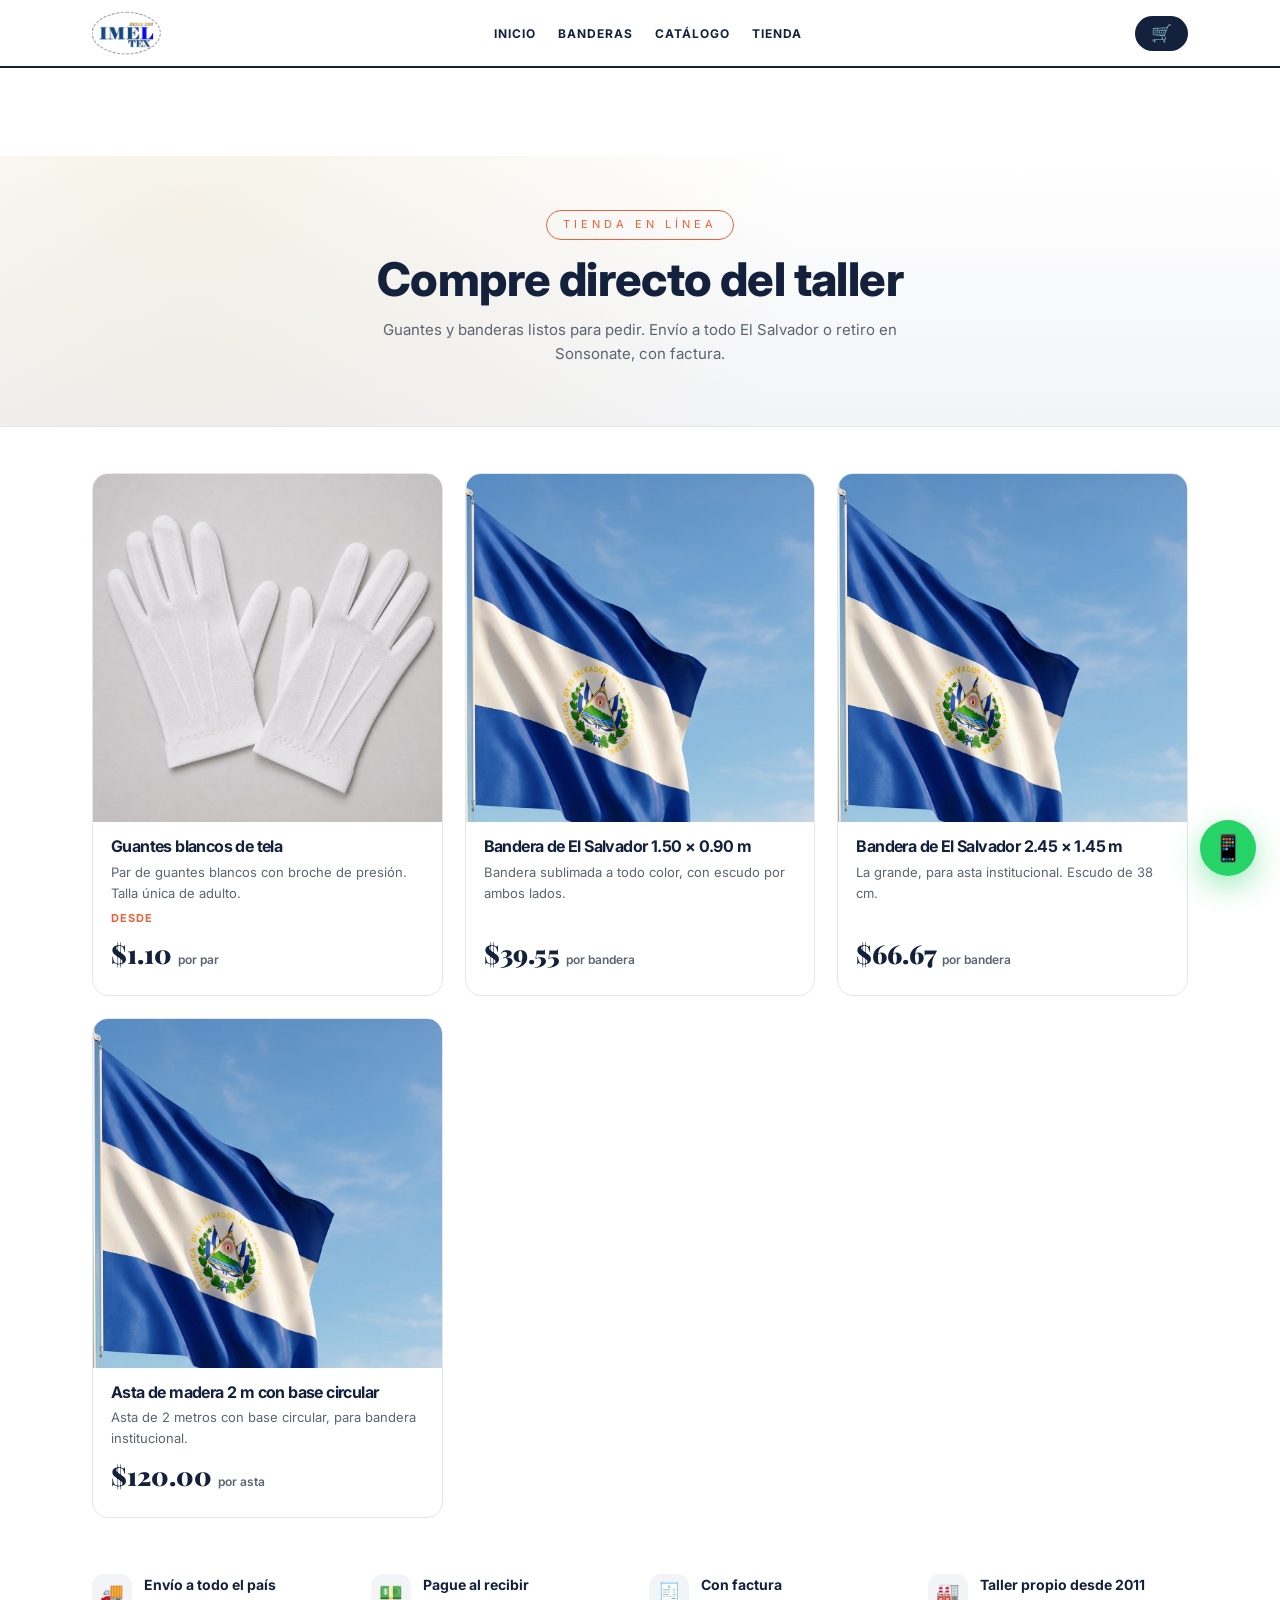
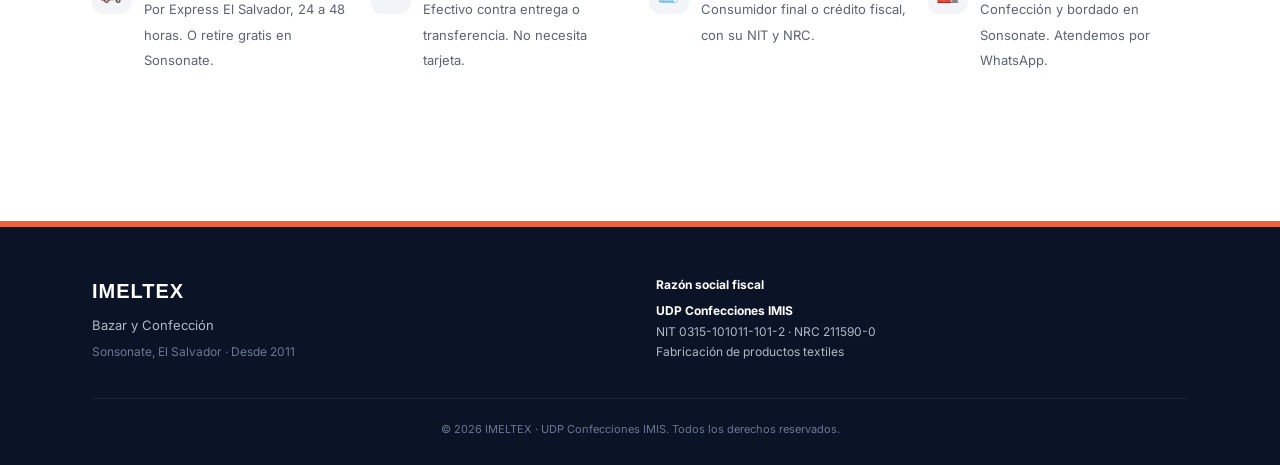
==== tienda/index.html @ bc2bdced "Tienda en linea en /tienda: carrito, escalones de precio y checkout Vitrina con guantes (escalera 12" ====
<!DOCTYPE html>
<html lang="es-SV">
<head>
  <meta charset="UTF-8" />
  <meta name="viewport" content="width=device-width, initial-scale=1, viewport-fit=cover" />
  <title>Tienda en línea — IMELTEX Sonsonate, El Salvador</title>
  <meta name="description" content="Compre en línea guantes blancos de tela y banderas de El Salvador. Envío a todo el país, pago contra entrega o transferencia. IMELTEX, Sonsonate." />
  <meta name="theme-color" content="#1B2845" />
  <meta property="og:title" content="Tienda IMELTEX — Guantes y banderas" />
  <meta property="og:description" content="Guantes blancos de tela desde $1.10 el par y banderas de El Salvador. Envío a todo el país." />
  <meta property="og:image" content="https://imeltex.com.sv/og-image.png" />
  <meta property="og:url" content="https://imeltex.com.sv/tienda/" />
  <link rel="canonical" href="https://imeltex.com.sv/tienda/" />
  <link rel="icon" href="../imeltex-icon-192.png" />
  <link rel="preconnect" href="https://fonts.googleapis.com" />
  <link rel="preconnect" href="https://fonts.gstatic.com" crossorigin />
  <link href="https://fonts.googleapis.com/css2?family=Playfair+Display:wght@700;900&family=Inter:wght@400;500;600;700;800&display=swap" rel="stylesheet" />
  <link rel="stylesheet" href="../styles.css?v=20260906" />
  <link rel="stylesheet" href="tienda.css?v=20260906" />
</head>
<body>

  <nav>
    <div class="container">
      <a href="../index.html" class="logo-link" aria-label="IMELTEX — inicio">
        <img src="../imeltex-logo.png" alt="IMELTEX" />
      </a>
      <ul>
        <li><a href="../index.html">Inicio</a></li>
        <li><a href="../banderas.html">Banderas</a></li>
        <li><a href="../catalogo.html">Catálogo</a></li>
        <li><a href="index.html" class="activo">Tienda</a></li>
      </ul>
      <button class="btn-carrito" id="btnCarrito" aria-label="Ver carrito">
        <span aria-hidden="true">🛒</span>
        <span class="badge" id="badgeCarrito" hidden>0</span>
      </button>
    </div>
  </nav>

  <!-- ══ VISTA: catálogo ══ -->
  <section id="vista-catalogo" class="vista">
    <div class="tienda-hero">
      <div class="container">
        <span class="label-tag">Tienda en línea</span>
        <h1>Compre directo del taller</h1>
        <p>Guantes y banderas listos para pedir. Envío a todo El Salvador o retiro en Sonsonate, con factura.</p>
      </div>
    </div>

    <div class="container">
      <div class="grid-productos" id="gridProductos"></div>

      <div class="confianza">
        <div class="conf-item">
          <div class="conf-ico" aria-hidden="true">🚚</div>
          <div>
            <strong>Envío a todo el país</strong>
            <span>Por Express El Salvador, 24 a 48 horas. O retire gratis en Sonsonate.</span>
          </div>
        </div>
        <div class="conf-item">
          <div class="conf-ico" aria-hidden="true">💵</div>
          <div>
            <strong>Pague al recibir</strong>
            <span>Efectivo contra entrega o transferencia. No necesita tarjeta.</span>
          </div>
        </div>
        <div class="conf-item">
          <div class="conf-ico" aria-hidden="true">🧾</div>
          <div>
            <strong>Con factura</strong>
            <span>Consumidor final o crédito fiscal, con su NIT y NRC.</span>
          </div>
        </div>
        <div class="conf-item">
          <div class="conf-ico" aria-hidden="true">🏭</div>
          <div>
            <strong>Taller propio desde 2011</strong>
            <span>Confección y bordado en Sonsonate. Atendemos por WhatsApp.</span>
          </div>
        </div>
      </div>
    </div>
  </section>

  <!-- ══ VISTA: producto ══ -->
  <section id="vista-producto" class="vista" hidden>
    <div class="container">
      <button class="volver" data-ir="catalogo">← Volver a la tienda</button>
      <div class="producto" id="detalleProducto"></div>
    </div>
  </section>

  <!-- ══ VISTA: checkout ══ -->
  <section id="vista-checkout" class="vista" hidden>
    <div class="container container-angosto">
      <button class="volver" data-ir="catalogo">← Seguir comprando</button>
      <h1 class="titulo-vista">Finalizar pedido</h1>
      <form id="formCheckout" novalidate>

        <div class="paso">
          <h2><span class="num">1</span> Su pedido</h2>
          <div id="resumenCheckout" class="resumen"></div>
        </div>

        <div class="paso">
          <h2><span class="num">2</span> ¿Cómo lo recibe?</h2>
          <div id="opcionesEnvio" class="opciones"></div>
          <div id="camposDireccion" hidden>
            <label class="campo">
              <span>Departamento y municipio <b>*</b></span>
              <input type="text" name="municipio" placeholder="Ej. Sonsonate, Sonsonate" autocomplete="address-level2" />
            </label>
            <label class="campo">
              <span>Dirección exacta <b>*</b></span>
              <textarea name="direccion" rows="2" placeholder="Colonia, calle, número de casa y punto de referencia" autocomplete="street-address"></textarea>
            </label>
          </div>
        </div>

        <div class="paso">
          <h2><span class="num">3</span> Sus datos</h2>
          <label class="campo">
            <span>Nombre completo <b>*</b></span>
            <input type="text" name="nombre" autocomplete="name" />
          </label>
          <label class="campo">
            <span>Teléfono de WhatsApp <b>*</b></span>
            <input type="tel" name="telefono" inputmode="tel" placeholder="7777-7777" autocomplete="tel" />
          </label>
          <label class="campo">
            <span>Correo electrónico</span>
            <input type="email" name="correo" placeholder="Para enviarle la factura" autocomplete="email" />
          </label>
        </div>

        <div class="paso">
          <h2><span class="num">4</span> Factura</h2>
          <div class="opciones opciones-fila">
            <label class="opcion">
              <input type="radio" name="documento" value="Consumidor final" checked />
              <div><strong>Consumidor final</strong><span>Para compras personales.</span></div>
            </label>
            <label class="opcion">
              <input type="radio" name="documento" value="Crédito fiscal" />
              <div><strong>Crédito fiscal</strong><span>Para empresas con NRC.</span></div>
            </label>
          </div>
          <div id="camposFiscales" hidden>
            <label class="campo">
              <span>Razón social <b>*</b></span>
              <input type="text" name="razonSocial" />
            </label>
            <div class="campo-doble">
              <label class="campo">
                <span>NIT <b>*</b></span>
                <input type="text" name="nit" inputmode="numeric" placeholder="0000-000000-000-0" />
              </label>
              <label class="campo">
                <span>NRC <b>*</b></span>
                <input type="text" name="nrc" inputmode="numeric" placeholder="000000-0" />
              </label>
            </div>
            <label class="campo">
              <span>Dirección fiscal <b>*</b></span>
              <input type="text" name="dirFiscal" />
            </label>
            <label class="campo">
              <span>Giro o actividad</span>
              <input type="text" name="giro" placeholder="Ej. venta de artículos de papelería" />
            </label>
          </div>
        </div>

        <div class="paso">
          <h2><span class="num">5</span> ¿Cómo paga?</h2>
          <div id="opcionesPago" class="opciones"></div>
        </div>

        <div class="paso">
          <h2><span class="num">6</span> Total</h2>
          <div id="totalCheckout" class="total-box"></div>
          <label class="campo">
            <span>Nota para el taller (opcional)</span>
            <textarea name="notas" rows="2" placeholder="Fecha en que lo necesita, indicaciones de entrega…"></textarea>
          </label>
          <p class="errores" id="erroresCheckout" hidden></p>
          <button type="submit" class="btn-principal" id="btnEnviarPedido">Enviar pedido</button>
          <p class="letra-chica">
            Al enviar, el pedido entra al taller y le escribimos por WhatsApp para confirmarlo.
            Todavía no se le cobra nada.
          </p>
        </div>
      </form>
    </div>
  </section>

  <!-- ══ VISTA: confirmación ══ -->
  <section id="vista-listo" class="vista" hidden>
    <div class="container container-angosto">
      <div class="confirmacion" id="confirmacion"></div>
    </div>
  </section>

  <!-- ══ Carrito (panel lateral) ══ -->
  <div class="carrito-fondo" id="carritoFondo" hidden></div>
  <aside class="carrito" id="carrito" hidden aria-label="Carrito de compras">
    <div class="carrito-top">
      <h2>Su pedido</h2>
      <button class="cerrar" id="cerrarCarrito" aria-label="Cerrar">✕</button>
    </div>
    <div class="carrito-items" id="carritoItems"></div>
    <div class="carrito-pie" id="carritoPie"></div>
  </aside>

  <footer>
    <div class="container">
      <div class="footer-grid">
        <div>
          <div class="marca-fiscal">IMELTEX</div>
          <div style="color: #b0b9c8; font-size: 13px; margin-bottom: 6px;">Bazar y Confección</div>
          <div style="font-size: 12px; color: #6b7794;">Sonsonate, El Salvador · Desde 2011</div>
        </div>
        <div class="fiscal">
          <div style="color: #fff; font-weight: 700; margin-bottom: 6px;">Razón social fiscal</div>
          <div><strong>UDP Confecciones IMIS</strong></div>
          <div>NIT 0315-101011-101-2 · NRC 211590-0</div>
          <div>Fabricación de productos textiles</div>
        </div>
      </div>
      <div class="copy">
        © <span id="anio"></span> IMELTEX · UDP Confecciones IMIS. Todos los derechos reservados.
      </div>
    </div>
  </footer>

  <a class="wa-float" href="https://wa.me/50360158047?text=Hola%20IMELTEX%2C%20tengo%20una%20consulta%20de%20la%20tienda" target="_blank" rel="noopener" title="Escríbanos por WhatsApp" aria-label="WhatsApp">
    <span aria-hidden="true">📱</span>
  </a>

  <script type="module" src="tienda.js?v=20260906"></script>
  <script>document.getElementById('anio').textContent = new Date().getFullYear();</script>
</body>
</html>
---- styles.css ----
/* IMELTEX — hoja de estilos v2 (sep-2026): misma marca navy + dorado, tipografía Sora/Inter,
   fotos reales en portada, tarjetas y galería. Los componentes de catálogo, cuellos y páginas
   de servicio (más abajo) se conservan y heredan los tokens nuevos. */
* { box-sizing: border-box; margin: 0; padding: 0; }
:root {
  --navy: #14213D;
  --navy-dark: #0B1326;
  --navy-2: #1C2D52;
  --gold: #E8623A;
  --gold-light: #F28C69;
  --gold-suave: #FDEBE4;
  --cream: #FFFFFF;
  --cream-dark: #F3F4F7;
  --texto: #111827;
  --gris: #5B6470;
  --gris-claro: #9AA1AE;
  --linea: #E3E6EC;
  --verde-wa: #25D366;
}
html { scroll-behavior: smooth; -webkit-tap-highlight-color: transparent; }
body {
  font-family: 'Inter', -apple-system, system-ui, sans-serif;
  color: var(--texto); background: var(--cream);
  line-height: 1.6; font-size: 16px; overflow-x: hidden;
}
h1, h2, h3 { font-family: 'Sora', 'Inter', system-ui, sans-serif; line-height: 1.12; color: var(--navy); letter-spacing: -0.6px; }
h1, h2 { font-weight: 800; }
h2 { font-size: clamp(1.7rem, 4.2vw, 2.5rem); margin-bottom: 0.4em; text-wrap: balance; }
h3 { font-weight: 700; }
a { color: inherit; text-decoration: none; }
img { max-width: 100%; height: auto; display: block; }
.container { max-width: 1140px; margin: 0 auto; padding: 0 22px; }

/* El foco debe ser inequívoco tanto sobre fondos claros como sobre los de marca. */
:where(a, button, summary, input, select, textarea):focus-visible {
  outline: 3px solid var(--gold);
  outline-offset: 3px;
  box-shadow: 0 0 0 5px #fff;
}

/* ── Nav ── */
nav {
  position: sticky; top: 0; z-index: 100;
  background: rgba(255,255,255,0.96); backdrop-filter: blur(12px);
  border-bottom: 2px solid var(--navy);
}
nav .container { display: flex; align-items: center; justify-content: space-between; height: 66px; gap: 16px; }
nav .logo-link { display: flex; align-items: center; gap: 10px; flex-shrink: 0; }
nav .logo-link img { height: 46px; width: auto; }
nav .logo-link .marca { font-family: 'Sora', sans-serif; font-weight: 800; font-size: 18px; color: var(--navy); letter-spacing: 1px; }
nav ul { display: flex; gap: 22px; list-style: none; min-width: 0; }
nav ul a { font-size: 12px; font-weight: 700; color: var(--navy); letter-spacing: 1px; text-transform: uppercase; padding: 6px 0; border-bottom: 2px solid transparent; transition: border-color .2s, color .2s; white-space: nowrap; }
nav ul a:hover { border-color: var(--gold); color: var(--navy-2); }
@media (max-width: 760px) {
  .container { padding: 0 18px; }
  nav .container { height: 58px; gap: 10px; }
  nav .logo-link img { height: 38px; }
  nav ul { flex: 1; gap: 14px; overflow-x: auto; scrollbar-width: none; -webkit-overflow-scrolling: touch; padding-right: 12px; }
  nav ul::-webkit-scrollbar { display: none; }
  nav ul a { font-size: 11px; }
}

/* ── Hero (portada) ── */
.hero { background: var(--cream); padding: 56px 0 44px; position: relative; overflow: hidden; }
.hero .container { display: grid; grid-template-columns: minmax(0,1.05fr) minmax(0,1fr); gap: 44px; align-items: center; text-align: left; }
.hero-texto, .hero-visual { min-width: 0; }
.hero .logo-hero { display: none; }
.hero .desde {
  display: inline-block; font-size: 11px; font-weight: 800; letter-spacing: 2.5px; text-transform: uppercase;
  color: var(--navy); background: var(--gold); padding: 7px 14px; margin-bottom: 22px;
}
.hero h1 { font-size: clamp(2.1rem, 5vw, 3.6rem); margin-bottom: 20px; color: var(--navy); text-wrap: balance; }
.hero h1 strong { color: var(--gold); font-weight: 800; white-space: nowrap; }
.hero .subtitulo { font-size: clamp(1rem, 1.6vw, 1.15rem); color: var(--gris); max-width: 520px; margin: 0 0 30px; line-height: 1.65; }
.hero .cta-row { display: flex; gap: 12px; flex-wrap: wrap; justify-content: flex-start; }
.hero-visual { position: relative; }
.hero-visual img, .hero-visual video { width: 100%; height: auto; aspect-ratio: 16/9; object-fit: cover; border: 3px solid var(--navy); position: relative; z-index: 1; background: var(--cream-dark); display: block; }
.hero-visual::before { content: ''; position: absolute; inset: 18px -18px -18px 18px; background: var(--gold); z-index: 0; }
.hero-visual .sello {
  position: absolute; z-index: 2; right: -6px; top: -14px; width: 96px; height: 96px; border-radius: 50%;
  background: var(--navy); color: #fff; border: 3px solid var(--gold); display: flex; align-items: center; justify-content: center;
  text-align: center; font-size: 10px; font-weight: 800; letter-spacing: 1px; text-transform: uppercase; line-height: 1.25; padding: 8px;
}
.hero-visual .pie-foto { position: absolute; z-index: 2; left: 14px; bottom: 14px; background: rgba(15,26,48,0.85); color: #fff; font-size: 11px; font-weight: 700; letter-spacing: 1px; text-transform: uppercase; padding: 6px 10px; }
@media (max-width: 860px) {
  .hero { padding: 34px 0 30px; }
  .hero .container { grid-template-columns: minmax(0,1fr); gap: 30px; }
  .hero h1 { font-size: clamp(1.9rem, 8vw, 2.5rem); }
  .hero-visual { margin: 0 18px 18px 0; }
  .hero-visual::before { inset: 14px -14px -14px 14px; }
  .hero-visual .sello { width: 80px; height: 80px; font-size: 9px; right: -4px; }
}
@media (max-width: 600px) {
  .hero .subtitulo { max-width: 36ch; margin-bottom: 24px; }
  .hero .cta-row { display: grid; grid-template-columns: minmax(0, 1fr); width: 100%; }
  .hero .cta-row .btn { justify-content: center; min-height: 48px; }
  .hero-visual img, .hero-visual video { aspect-ratio: 4 / 3; object-position: center 42%; }
}

/* ── Botones ── */
.btn {
  display: inline-flex; align-items: center; gap: 10px; padding: 15px 26px;
  font-weight: 800; font-size: 13px; letter-spacing: 1px; text-transform: uppercase; font-family: inherit;
  border: 2px solid transparent; border-radius: 3px; transition: transform .15s, background .2s, color .2s, border-color .2s; cursor: pointer;
}
.btn:hover { transform: translateY(-2px); }
.btn-wa { background: var(--verde-wa); color: #fff; }
.btn-wa:hover { background: #1fbf5b; }
.btn-gold { background: var(--gold); color: var(--navy); }
.btn-gold:hover { background: var(--gold-light); }
.btn-navy { background: var(--navy); color: #fff; }
.btn-navy:hover { background: var(--navy-2); }
.btn-ghost { background: transparent; color: var(--navy); border-color: var(--navy); }
.btn-ghost:hover { background: var(--navy); color: #fff; }
.btn:focus-visible { transform: translateY(-2px); }

/* ── Cinta / marquee ── */
.cinta { background: var(--navy); color: #fff; overflow: hidden; padding: 12px 0; border-top: 3px solid var(--gold); border-bottom: 3px solid var(--gold); }
.cinta .pista { display: flex; width: max-content; animation: cinta 40s linear infinite; }
.cinta span { font-family: 'Sora', sans-serif; font-weight: 800; font-size: 13px; letter-spacing: 3px; text-transform: uppercase; padding: 0 22px; white-space: nowrap; }
.cinta span::after { content: '◆'; color: var(--gold); margin-left: 44px; font-size: 9px; vertical-align: middle; }
@keyframes cinta { from { transform: translateX(0); } to { transform: translateX(-50%); } }
@media (prefers-reduced-motion: reduce) { .cinta .pista { animation: none; } }
@media (max-width: 600px) {
  .cinta { padding: 10px 0; }
  .cinta span { font-size: 11px; letter-spacing: 2px; padding: 0 16px; }
  .cinta span::after { margin-left: 32px; }
}

/* ── Secciones ── */
section { padding: clamp(4rem, 7vw, 5.5rem) 0; }
@media (max-width: 760px) { section { padding: 60px 0; } }
section.dark { background: var(--navy); color: #fff; }
section.dark h2, section.dark h3 { color: #fff; }
section.cream-dark { background: var(--cream-dark); }
.seccion-titulo { text-align: left; margin-bottom: clamp(28px, 4vw, 44px); max-width: 680px; }
.seccion-titulo.centro { text-align: center; margin-left: auto; margin-right: auto; }
.seccion-titulo .label {
  display: inline-flex; align-items: center; gap: 10px;
  font-size: 11px; font-weight: 800; letter-spacing: 2.5px; text-transform: uppercase; color: var(--gold); margin-bottom: 14px;
}
.seccion-titulo .label::before { content: ''; width: 28px; height: 4px; background: var(--gold); }
.seccion-titulo.centro .label::before { display: none; }
.seccion-titulo .sub { font-size: 16px; color: var(--gris); line-height: 1.6; margin: 6px 0 0; max-width: 52ch; }
section.dark .seccion-titulo .sub { color: #C3CBDA; }
section.dark .seccion-titulo .label { color: var(--gold-light); }

/* ── Servicios (tarjetas con foto) ── */
.servicios-grid { display: grid; grid-template-columns: repeat(3, minmax(0,1fr)); gap: 18px; }
@media (max-width: 900px) { .servicios-grid { grid-template-columns: repeat(2, minmax(0,1fr)); } }
@media (max-width: 600px) { .servicios-grid { grid-template-columns: minmax(0,1fr); } }
.servicio {
  position: relative; background: #fff; border: 2px solid var(--linea); border-radius: 4px; overflow: hidden;
  padding: 26px 24px 24px; transition: transform .2s, border-color .2s, box-shadow .2s; display: flex; flex-direction: column; min-height: 100%;
}
.servicio::before { content: ''; position: absolute; left: 0; top: 0; right: 0; height: 6px; background: var(--gold); transform: scaleX(0); transform-origin: left; transition: transform .25s; z-index: 2; }
.servicio:hover { transform: translateY(-4px); border-color: var(--navy); box-shadow: 8px 8px 0 var(--gold); }
.servicio:hover::before { transform: scaleX(1); }
.servicio-link:focus-visible { transform: translateY(-4px); border-color: var(--navy); box-shadow: 8px 8px 0 var(--gold); }
.servicio-link:focus-visible::before { transform: scaleX(1); }
.servicio .foto { margin: -26px -24px 20px; aspect-ratio: 16/10; overflow: hidden; background: var(--cream-dark); border-bottom: 2px solid var(--linea); }
.servicio .foto img { width: 100%; height: 100%; object-fit: cover; transition: transform .4s; }
.servicio:hover .foto img { transform: scale(1.04); }
.servicio .icon { width: 50px; height: 50px; display: flex; align-items: center; justify-content: center; font-size: 24px; background: var(--gold-suave); border-radius: 4px; margin-bottom: 16px; }
.servicio .foto + .icon { margin-top: -45px; position: relative; z-index: 1; border: 3px solid #fff; background: var(--gold); }
.servicio .foto-licitaciones {
  display: grid; place-items: center; position: relative; overflow: hidden;
  background: var(--navy); border-bottom-color: var(--navy);
}
.servicio .foto-licitaciones::before {
  content: ''; position: absolute; width: 64%; aspect-ratio: 3 / 4; border: 2px solid rgba(255,255,255,.72);
  box-shadow: 10px 10px 0 rgba(232,98,58,.95); transform: rotate(-4deg);
}
.servicio .foto-licitaciones span {
  position: relative; z-index: 1; color: #fff; font-family: 'Sora', sans-serif; font-size: 1rem; font-weight: 800;
  letter-spacing: .16em; padding: 7px 10px; border: 2px solid var(--gold); background: var(--navy);
}
.servicio h3 { font-size: 19px; margin-bottom: 8px; }
.servicio p { font-size: 14px; color: var(--gris); margin-bottom: 12px; line-height: 1.55; }
.servicio ul { list-style: none; }
.servicio ul li { font-size: 14px; color: var(--texto); padding: 5px 0 5px 20px; position: relative; line-height: 1.4; }
.servicio ul li::before { content: ''; position: absolute; left: 0; top: 13px; width: 10px; height: 3px; background: var(--gold); }
.servicio-link { display: flex; cursor: pointer; }
.servicio-link .ver-mas { margin-top: auto; padding-top: 16px; font-size: 12px; font-weight: 800; letter-spacing: 1.5px; text-transform: uppercase; color: var(--navy); }
.servicio-link:hover .ver-mas { color: var(--gold); }

/* ── Bloques con imagen ── */
.bloque { display: grid; grid-template-columns: minmax(0,1fr) minmax(0,1fr); gap: 48px; align-items: center; }
.bloque > * { min-width: 0; }
.bloque.invertido .bloque-img { order: 2; }
.bloque-img { position: relative; max-width: 520px; }
.bloque-img img { width: 100%; aspect-ratio: 4/3; object-fit: cover; border: 3px solid var(--navy); position: relative; z-index: 1; background: #fff; }
.bloque-img::after { content: ''; position: absolute; inset: 16px -16px -16px 16px; border: 3px solid var(--gold); z-index: 0; }
.bloque .seccion-titulo { margin-bottom: 26px; }
.lista-check { list-style: none; display: grid; gap: 10px; margin-bottom: 26px; }
.lista-check li { position: relative; padding-left: 30px; font-size: 15px; line-height: 1.5; }
.lista-check li::before { content: '✓'; position: absolute; left: 0; top: 2px; width: 20px; height: 20px; background: var(--navy); color: var(--gold); font-size: 12px; font-weight: 800; display: flex; align-items: center; justify-content: center; }
.lista-check li strong { font-weight: 800; color: var(--navy); }
@media (max-width: 860px) {
  .bloque { grid-template-columns: minmax(0,1fr); gap: 34px; }
  .bloque.invertido .bloque-img { order: 0; }
  .bloque-img { margin: 0 16px 16px 0; }
}

/* ── Stats / Trayectoria ── */
.stats-row { display: grid; grid-template-columns: repeat(4, minmax(0,1fr)); gap: 20px; margin-top: 8px; }
@media (max-width: 760px) { .stats-row { grid-template-columns: repeat(2, minmax(0,1fr)); gap: 16px; } }
.stat { text-align: left; padding: 22px 20px; border-left: 4px solid var(--gold); background: var(--navy-2); }
.stat .num { font-family: 'Sora', sans-serif; font-size: clamp(2rem, 4.5vw, 3rem); font-weight: 800; color: var(--gold); line-height: 1; margin-bottom: 10px; }
.stat .label { font-size: 12px; letter-spacing: 1px; text-transform: uppercase; color: #C3CBDA; line-height: 1.4; font-weight: 600; }

/* ── Galería ── */
.galeria-grid { display: grid; grid-template-columns: repeat(auto-fill, minmax(180px, 1fr)); gap: 12px; }
.galeria-item {
  aspect-ratio: 1; background: #fff; border: 2px solid var(--linea); border-radius: 3px;
  display: flex; align-items: center; justify-content: center; font-size: 36px; color: var(--navy); overflow: hidden; position: relative;
  transition: transform .2s, border-color .2s;
}
img.galeria-item { object-fit: cover; }
.galeria-item:hover { transform: scale(1.02); border-color: var(--gold); }
.galeria-item.ancha { grid-column: span 2; aspect-ratio: 2/1; }
@media (max-width: 560px) { .galeria-item.ancha { grid-column: span 1; aspect-ratio: 1; } }
.galeria-pie { grid-column: 1 / -1; text-align: center; font-size: 13px; color: var(--gris-claro); padding: 10px; }
.galeria-placeholder-msg { grid-column: 1 / -1; text-align: center; padding: 14px; color: var(--gris-claro); font-size: 13px; font-style: italic; }

/* ── Mapa ── */
.mapa-wrap { border: 3px solid var(--navy); border-radius: 3px; overflow: hidden; }
.mapa-wrap iframe { display: block; width: 100%; height: 340px; border: 0; }

/* ── Contacto ── */
.contacto-grid { display: grid; grid-template-columns: minmax(0,1fr) minmax(0,1.2fr); gap: 24px; align-items: stretch; }
@media (max-width: 800px) { .contacto-grid { grid-template-columns: minmax(0,1fr); } }
.contacto-destacado { background: var(--navy); color: #fff; padding: 40px 30px; text-align: center; display: flex; flex-direction: column; justify-content: center; border-radius: 4px; }
.contacto-destacado .t { font-family: 'Sora', sans-serif; font-weight: 800; font-size: 26px; line-height: 1.1; margin-bottom: 10px; }
.contacto-destacado .s { font-size: 14px; color: #C3CBDA; margin-bottom: 24px; }
.contacto-destacado .btn-wa { align-self: center; }
.contacto-info { display: grid; gap: 14px; align-content: start; }
.contacto-card { display: block; background: #fff; border: 2px solid var(--linea); border-radius: 4px; padding: 20px 22px; transition: border-color .2s, transform .15s; }
.contacto-card:hover { border-color: var(--navy); transform: translateX(4px); }
.contacto-card .titulo { font-size: 11px; font-weight: 800; letter-spacing: 2px; text-transform: uppercase; color: var(--gold); margin-bottom: 4px; }
.contacto-card .valor { font-size: 20px; font-weight: 800; color: var(--navy); letter-spacing: -0.3px; word-break: break-word; }
.contacto-card .extra { font-size: 13px; color: var(--gris); margin-top: 4px; }
.contacto-card a { display: block; color: inherit; }
.contacto-card a:hover .valor { color: var(--gold); }
.contacto-cta {
  background: var(--navy); color: #fff; padding: 14px 22px; border-radius: 3px;
  display: inline-flex; align-items: center; gap: 8px; font-weight: 800; font-size: 13px; letter-spacing: 1px;
  transition: background .2s, transform .15s; margin-top: 12px; text-transform: uppercase;
}
.contacto-cta:hover { background: var(--gold); color: var(--navy); transform: translateY(-2px); }

/* ── Footer ── */
footer { background: var(--navy-dark); color: #B0B9C8; padding: 48px 0 26px; font-size: 13px; border-top: 6px solid var(--gold); }
footer .footer-grid { display: grid; grid-template-columns: 1fr 1fr; gap: 32px; align-items: start; }
@media (max-width: 700px) { footer .footer-grid { grid-template-columns: 1fr; text-align: center; } }
footer .logo-footer { width: 240px; height: auto; margin-bottom: 10px; }
@media (max-width: 700px) { footer .logo-footer { margin: 0 auto 10px; } }
footer .marca-fiscal { color: #fff; font-family: 'Sora', sans-serif; font-weight: 800; font-size: 20px; letter-spacing: 1px; margin-bottom: 8px; }
footer .fiscal { font-size: 12px; line-height: 1.7; }
footer .fiscal strong { color: #fff; }
footer .copy { margin-top: 36px; padding-top: 22px; border-top: 1px solid rgba(255,255,255,0.08); font-size: 11px; color: #6B7794; text-align: center; }

/* ── Float WA Button ── */
.wa-float {
  position: fixed; bottom: 24px; right: 24px; z-index: 200;
  width: 56px; height: 56px; border-radius: 50%;
  background: var(--verde-wa); color: #fff;
  display: flex; align-items: center; justify-content: center;
  font-size: 26px; box-shadow: 0 10px 30px rgba(37,211,102,0.45);
  transition: transform .2s;
}
.wa-float:hover { transform: scale(1.1); }

/* ── Servicio-page (bordados, cuellos) ── */
.servicio-hero {
  background: var(--navy); color: #fff; padding: 70px 0 60px; text-align: center;
  position: relative; overflow: hidden;
}
.servicio-hero::after {
  content: ''; position: absolute; bottom: -1px; left: 0; right: 0;
  height: 50px; background: var(--cream);
  clip-path: polygon(0 100%, 100% 100%, 100% 100%, 0 100%);
}
.servicio-hero .container { position: relative; z-index: 1; }
.servicio-hero .crumb { font-size: 11px; color: var(--gold); letter-spacing: 3px; text-transform: uppercase; margin-bottom: 10px; }
.servicio-hero h1 { color: #fff; font-weight: 800; font-size: clamp(2rem, 5vw, 3rem); margin-bottom: 14px; }
.servicio-hero p { color: #c8d0e0; max-width: 700px; margin: 0 auto; font-size: 1.05rem; }

.dos-cols {
  display: grid; grid-template-columns: 1fr 1fr; gap: 40px; align-items: center;
}
@media (max-width: 800px) { .dos-cols { grid-template-columns: 1fr; gap: 28px; } }
.dos-cols h2 { text-align: left; margin-bottom: 14px; }
.dos-cols p { color: var(--gris); margin-bottom: 14px; }
.dos-cols ul { list-style: none; padding: 0; }
.dos-cols ul li {
  padding: 10px 0 10px 28px; border-bottom: 1px solid var(--linea);
  position: relative; font-size: 14px;
}
.dos-cols ul li::before {
  content: '✓'; position: absolute; left: 0; top: 11px;
  color: var(--gold); font-weight: 800; font-size: 16px;
}
.dos-cols .imagen-mock {
  aspect-ratio: 4/3; background: linear-gradient(135deg, var(--cream-dark), #DDD3BC);
  border-radius: 6px; display: flex; align-items: center; justify-content: center;
  font-size: 80px; color: var(--gold); border: 1px solid var(--linea);
}

.casos-uso-grid {
  display: grid; grid-template-columns: repeat(auto-fit, minmax(220px, 1fr));
  gap: 14px; margin-top: 28px;
}
.caso-uso {
  background: #fff; border: 1px solid var(--linea); border-radius: 4px;
  padding: 22px 20px; text-align: center;
  transition: border-color .2s, transform .2s;
}
.caso-uso:hover { border-color: var(--gold); transform: translateY(-3px); }
.caso-uso .icon { font-size: 36px; margin-bottom: 10px; }
.caso-uso h3 { font-size: 16px; margin-bottom: 6px; }
.caso-uso p { font-size: 13px; color: var(--gris); }

.cta-bloque {
  background: var(--navy); color: #fff; padding: 60px 28px; border-radius: 6px;
  text-align: center; margin-top: 40px;
}
.cta-bloque h2 { color: #fff; margin-bottom: 14px; }
.cta-bloque p { color: #c8d0e0; margin-bottom: 24px; max-width: 500px; margin-left: auto; margin-right: auto; }

/* ════════════════════════════════════════════
   Scroll-reveal (capa de movimiento)
   ════════════════════════════════════════════ */
@media (prefers-reduced-motion: no-preference) {
  .reveal {
    opacity: 0;
    transform: translateY(26px);
    transition: opacity .7s cubic-bezier(.16,.84,.44,1),
                transform .7s cubic-bezier(.16,.84,.44,1);
    will-change: opacity, transform;
  }
  .reveal.is-visible { opacity: 1; transform: none; }
  .reveal-d1 { transition-delay: .08s; }
  .reveal-d2 { transition-delay: .16s; }
  .reveal-d3 { transition-delay: .24s; }
  .reveal-d4 { transition-delay: .32s; }
}

/* ════════════════════════════════════════════
   Catálogo inteligente
   ════════════════════════════════════════════ */
/* Barra de filtros */
.cat-filtros {
  display: flex; flex-wrap: wrap; gap: 8px; justify-content: center;
  margin-bottom: 34px;
}
.cat-filtro {
  font-size: 12.5px; font-weight: 700; letter-spacing: .5px;
  padding: 9px 18px; border-radius: 100px; cursor: pointer;
  background: #fff; color: var(--gris); border: 1px solid var(--linea);
  transition: all .18s; font-family: inherit;
}
.cat-filtro:hover { border-color: var(--gold); color: var(--navy); }
.cat-filtro.activo {
  background: var(--navy); color: #fff; border-color: var(--navy);
}

/* La card oculta por filtro */
.cat-card.oculto { display: none; }

/* Card destacada (producto con precio) ocupa 2 columnas en desktop */
.cat-grid .cat-card.featured { grid-column: span 2; }
@media (max-width: 720px) {
  .cat-grid .cat-card.featured { grid-column: span 1; }
}
.cat-card.featured { flex-direction: row; }
.cat-card.featured .foto { width: 44%; aspect-ratio: auto; flex-shrink: 0; }
.cat-card.featured .info-wrap { display: flex; flex-direction: column; flex: 1; }
@media (max-width: 560px) {
  .cat-card.featured { flex-direction: column; }
  .cat-card.featured .foto { width: 100%; aspect-ratio: 4/3; }
}

/* Cinta "Más vendido" */
.cat-card .ribbon {
  position: absolute; top: 14px; left: 0;
  background: var(--gold); color: var(--navy-dark);
  font-size: 10px; font-weight: 800; letter-spacing: 1.5px; text-transform: uppercase;
  padding: 5px 14px 5px 12px; border-radius: 0 4px 4px 0;
  box-shadow: 0 4px 10px rgba(27,40,69,.18); z-index: 2;
}
.cat-card { position: relative; }

/* Badge de precio (esquina de la foto) */
.cat-card .precio-badge {
  position: absolute; top: 14px; right: 14px; z-index: 2;
  background: rgba(255,255,255,.94); backdrop-filter: blur(4px);
  border: 1px solid var(--linea); border-radius: 100px;
  padding: 6px 13px; font-size: 12px; font-weight: 800; color: var(--navy);
  box-shadow: 0 3px 10px rgba(27,40,69,.12);
}
.cat-card .precio-badge.cotizar { color: var(--gold); }

/* ── Mini-estimador ── */
.estimador {
  background: var(--cream); border: 1px solid var(--linea);
  border-radius: 6px; padding: 16px 18px; margin: 0 0 4px;
}
.estimador .est-titulo {
  font-size: 11px; font-weight: 800; letter-spacing: 1.5px; text-transform: uppercase;
  color: var(--gold); margin-bottom: 12px; display: flex; align-items: center; gap: 6px;
}
.est-controles { display: flex; align-items: center; gap: 12px; margin-bottom: 12px; }
.est-stepper {
  display: flex; align-items: center; border: 1px solid var(--linea);
  border-radius: 6px; overflow: hidden; background: #fff;
}
.est-stepper button {
  width: 38px; height: 40px; border: none; background: #fff; cursor: pointer;
  font-size: 20px; color: var(--navy); font-weight: 700; line-height: 1;
  transition: background .15s;
}
.est-stepper button:hover { background: var(--cream-dark); }
.est-stepper input {
  width: 54px; height: 40px; border: none; text-align: center;
  font-size: 16px; font-weight: 700; color: var(--navy); font-family: inherit;
  -moz-appearance: textfield;
}
.est-stepper input::-webkit-outer-spin-button,
.est-stepper input::-webkit-inner-spin-button { -webkit-appearance: none; margin: 0; }
.est-controles .est-unidades { font-size: 13px; color: var(--gris); }
.est-resultado {
  display: flex; align-items: baseline; justify-content: space-between;
  padding-top: 12px; border-top: 1px solid var(--linea);
}
.est-resultado .est-desglose { font-size: 12.5px; color: var(--gris); }
.est-resultado .est-total {
  font-family: 'Sora', sans-serif; font-weight: 800; font-size: 1.5rem; font-weight: 900; color: var(--navy);
}
.est-tier {
  display: inline-block; font-size: 11px; font-weight: 700; margin-top: 6px;
  padding: 2px 9px; border-radius: 100px;
}
.est-tier.docena { background: #f0fff5; color: #149a4b; border: 1px solid #9be9b8; }
.est-tier.suelto { background: var(--cream-dark); color: var(--gris); border: 1px solid var(--linea); }

/* ── FAQ ── */
.faq-lista { display: flex; flex-direction: column; gap: 8px; max-width: 780px; margin: 0 auto; }
.faq-item { border: 1px solid var(--linea, #e5e7eb); border-radius: 6px; overflow: hidden; }
.faq-item summary {
  padding: 16px 20px; font-weight: 600; font-size: 15px; cursor: pointer;
  list-style: none; display: flex; justify-content: space-between; align-items: center;
  background: #fff;
}
.faq-item summary::-webkit-details-marker { display: none; }
.faq-item summary::after { content: '+'; font-size: 20px; color: var(--gold); flex-shrink: 0; margin-left: 12px; }
.faq-item[open] summary::after { content: '−'; }
.faq-item p { padding: 0 20px 16px; font-size: 14px; color: var(--gris); line-height: 1.6; }

/* ── Cuellos: variantes y medidas (cuellos.html) ── */
.variantes-grid { display: grid; grid-template-columns: repeat(auto-fit, minmax(150px, 1fr)); gap: 14px; }
.variante-card { background: #fff; border: 1px solid var(--cream-dark); border-radius: 10px; overflow: hidden; text-align: center; box-shadow: 0 1px 4px rgba(27,40,69,.06); }
.variante-card img { width: 100%; height: 92px; object-fit: cover; display: block; border-bottom: 1px solid var(--cream-dark); }
.variante-card .nombre { font-size: 13px; font-weight: 700; color: var(--navy); padding: 9px 6px; }
.variante-card.destacada { border: 2px solid var(--gold); }
.variante-card.destacada .nombre::after { content: " ★"; color: var(--gold); }
.tabla-medidas { width: 100%; border-collapse: collapse; background: #fff; border-radius: 10px; overflow: hidden; font-size: 14px; box-shadow: 0 1px 4px rgba(27,40,69,.06); }
.tabla-medidas th { background: var(--navy); color: #fff; padding: 10px 14px; text-align: left; font-size: 12px; text-transform: uppercase; letter-spacing: .5px; }
.tabla-medidas td { padding: 10px 14px; border-top: 1px solid var(--cream-dark); color: #444; }
.tabla-medidas td:first-child { font-weight: 800; color: var(--navy); white-space: nowrap; }
.nota-medidas { font-size: 12.5px; color: #8a8378; margin-top: 8px; }
.imagen-real { border-radius: 12px; overflow: hidden; border: 1px solid var(--cream-dark); box-shadow: 0 2px 10px rgba(27,40,69,.10); background:#fff; }
.imagen-real img { width: 100%; display: block; }
.imagen-real .pie { font-size: 12px; color: #8a8378; padding: 8px 12px; text-align: center; }
---- tienda/tienda.css ----
/* ══ Tienda IMELTEX ══
   Hereda variables y nav/footer de ../styles.css. Acá solo va lo propio
   de la tienda: vitrina, ficha de producto, carrito y checkout. */

[hidden] { display: none !important; }
.container-angosto { max-width: 720px; }
.vista[hidden] { display: none; }

nav ul a.activo { color: var(--navy); }

/* ── Botón del carrito en el nav ── */
.btn-carrito {
  position: relative; background: var(--navy); color: #fff;
  border: 0; border-radius: 100px; padding: 9px 16px;
  font-size: 17px; line-height: 1; cursor: pointer;
  display: flex; align-items: center; transition: background .2s;
}
.btn-carrito:hover { background: var(--navy-dark); }
.btn-carrito .badge {
  position: absolute; top: -5px; right: -5px;
  background: var(--gold); color: var(--navy-dark);
  font-family: 'Inter', sans-serif; font-size: 11px; font-weight: 800;
  min-width: 20px; height: 20px; border-radius: 100px;
  display: flex; align-items: center; justify-content: center; padding: 0 5px;
}

/* ── Encabezado ── */
.tienda-hero {
  background:
    radial-gradient(circle at 15% 20%, rgba(194,167,94,0.14) 0%, transparent 55%),
    linear-gradient(180deg, var(--cream) 0%, var(--cream-dark) 100%);
  padding: 54px 0 60px; border-bottom: 1px solid var(--linea); text-align: center;
}
.tienda-hero .label-tag {
  display: inline-block; font-size: 11px; letter-spacing: 4px;
  color: var(--gold); text-transform: uppercase; margin-bottom: 14px;
  padding: 5px 16px; border: 1px solid var(--gold); border-radius: 100px;
}
.tienda-hero h1 { font-size: clamp(1.9rem, 5vw, 2.9rem); margin-bottom: 12px; }
.tienda-hero p { color: var(--gris); max-width: 520px; margin: 0 auto; font-size: 15px; }
.titulo-vista { font-size: clamp(1.6rem, 4vw, 2.2rem); margin: 8px 0 22px; }

/* ── Vitrina ── */
.grid-productos {
  display: grid; gap: 22px; padding: 46px 0;
  grid-template-columns: repeat(auto-fill, minmax(260px, 1fr));
}
.card-prod {
  background: #fff; border: 1px solid var(--linea); border-radius: 16px;
  overflow: hidden; cursor: pointer; display: flex; flex-direction: column;
  transition: transform .2s, box-shadow .2s;
}
.card-prod:hover { transform: translateY(-4px); box-shadow: 0 14px 34px rgba(27,40,69,.13); }
.card-prod .foto { aspect-ratio: 1 / 1; background: var(--cream-dark); overflow: hidden; }
.card-prod .foto img { width: 100%; height: 100%; object-fit: cover; }
.card-prod .cuerpo { padding: 16px 18px 20px; display: flex; flex-direction: column; flex: 1; gap: 6px; }
.card-prod h3 { font-family: 'Inter', sans-serif; font-size: 16px; color: var(--navy); }
.card-prod .resumen { font-size: 13px; color: var(--gris); flex: 1; }
.card-prod .precio { font-family: 'Playfair Display', Georgia, serif; font-size: 26px; font-weight: 900; color: var(--navy); }
.card-prod .precio small { font-family: 'Inter', sans-serif; font-size: 12px; font-weight: 600; color: var(--gris); }
.card-prod .desde { font-size: 11px; text-transform: uppercase; letter-spacing: 1px; color: var(--gold); font-weight: 700; }

/* ── Confianza ── */
.confianza {
  display: grid; gap: 18px; padding: 10px 0 60px;
  grid-template-columns: repeat(auto-fit, minmax(230px, 1fr));
}
.conf-item { display: flex; gap: 12px; align-items: flex-start; }
.conf-ico {
  width: 40px; height: 40px; flex-shrink: 0; border-radius: 12px;
  background: var(--cream-dark); display: flex; align-items: center;
  justify-content: center; font-size: 19px;
}
.conf-item strong { display: block; font-size: 14px; color: var(--navy); }
.conf-item span { font-size: 13px; color: var(--gris); }

/* ── Ficha de producto ── */
.volver {
  background: none; border: 0; color: var(--gris); font-family: inherit;
  font-size: 14px; font-weight: 600; cursor: pointer; padding: 26px 0 4px;
}
.volver:hover { color: var(--navy); }
.producto { display: grid; gap: 34px; padding: 10px 0 70px; grid-template-columns: 1fr; }
@media (min-width: 860px) { .producto { grid-template-columns: 1fr 1fr; gap: 48px; align-items: start; } }
.prod-fotos { display: flex; flex-direction: column; gap: 12px; }
.prod-foto-grande {
  background: #fff; border: 1px solid var(--linea); border-radius: 18px;
  overflow: hidden; aspect-ratio: 1 / 1;
}
.prod-foto-grande img { width: 100%; height: 100%; object-fit: cover; }
.prod-miniaturas { display: flex; gap: 10px; }
.prod-miniaturas button {
  width: 66px; height: 66px; border-radius: 12px; overflow: hidden; padding: 0;
  border: 2px solid var(--linea); background: #fff; cursor: pointer;
}
.prod-miniaturas button.activa { border-color: var(--gold); }
.prod-miniaturas img { width: 100%; height: 100%; object-fit: cover; }

.prod-info h1 { font-size: clamp(1.5rem, 4vw, 2.1rem); margin-bottom: 8px; }
.prod-info .resumen { color: var(--gris); margin-bottom: 20px; }
.prod-precio {
  font-family: 'Playfair Display', Georgia, serif; font-size: 42px;
  font-weight: 900; color: var(--navy); line-height: 1;
}
.prod-precio small { font-family: 'Inter', sans-serif; font-size: 14px; font-weight: 600; color: var(--gris); }
.prod-escalon { font-size: 13px; color: var(--gold); font-weight: 700; margin-top: 4px; }

.tabla-escalones { width: 100%; border-collapse: collapse; margin: 22px 0; font-size: 14px; }
.tabla-escalones th {
  text-align: left; font-size: 11px; text-transform: uppercase; letter-spacing: 1px;
  color: var(--gris-claro); padding-bottom: 8px; font-weight: 700;
}
.tabla-escalones td { padding: 9px 0; border-top: 1px solid var(--linea); }
.tabla-escalones td:last-child { text-align: right; font-weight: 700; color: var(--navy); }
.tabla-escalones tr.activo td { color: var(--navy); font-weight: 700; }
.tabla-escalones tr.activo td:first-child::before { content: "▸ "; color: var(--gold); }

.cantidad { display: flex; align-items: center; gap: 14px; margin: 20px 0 8px; }
.cantidad-ctrl {
  display: flex; align-items: center; border: 1px solid var(--linea);
  border-radius: 100px; background: #fff; overflow: hidden;
}
.cantidad-ctrl button {
  width: 44px; height: 46px; border: 0; background: none; font-size: 20px;
  color: var(--navy); cursor: pointer; line-height: 1;
}
.cantidad-ctrl button:hover { background: var(--cream-dark); }
.cantidad-ctrl input {
  width: 62px; height: 46px; border: 0; text-align: center; font-family: inherit;
  font-size: 16px; font-weight: 700; color: var(--navy); background: none;
  -moz-appearance: textfield;
}
.cantidad-ctrl input::-webkit-outer-spin-button,
.cantidad-ctrl input::-webkit-inner-spin-button { -webkit-appearance: none; margin: 0; }
.cantidad .subtotal { font-size: 14px; color: var(--gris); }
.cantidad .subtotal b { color: var(--navy); font-size: 17px; }

.aviso-escalon {
  background: rgba(194,167,94,.14); border: 1px solid var(--gold);
  border-radius: 12px; padding: 11px 14px; font-size: 13px; color: var(--navy);
  margin-bottom: 18px;
}
.detalle-lista { list-style: none; margin: 22px 0; display: flex; flex-direction: column; gap: 9px; }
.detalle-lista li { font-size: 14px; color: var(--gris); padding-left: 22px; position: relative; }
.detalle-lista li::before { content: "✓"; position: absolute; left: 0; color: var(--gold); font-weight: 700; }
.nota-prod { font-size: 13px; color: var(--gris); font-style: italic; }

/* ── Botones ── */
.btn-principal {
  width: 100%; background: var(--navy); color: #fff; border: 0; border-radius: 100px;
  padding: 16px 26px; font-family: inherit; font-size: 15px; font-weight: 700;
  cursor: pointer; transition: background .2s;
}
.btn-principal:hover { background: var(--navy-dark); }
.btn-principal:disabled { background: var(--gris-claro); cursor: not-allowed; }
.btn-secundario {
  width: 100%; background: #fff; color: var(--navy); border: 1px solid var(--navy);
  border-radius: 100px; padding: 13px 24px; font-family: inherit; font-size: 14px;
  font-weight: 700; cursor: pointer; text-align: center; display: block;
}
.btn-secundario:hover { background: var(--cream-dark); }

/* ── Carrito ── */
.carrito-fondo {
  position: fixed; inset: 0; background: rgba(15,26,48,.5); z-index: 200;
  backdrop-filter: blur(2px);
}
.carrito {
  position: fixed; top: 0; right: 0; bottom: 0; width: min(410px, 100%);
  background: var(--cream); z-index: 201; display: flex; flex-direction: column;
  box-shadow: -12px 0 40px rgba(15,26,48,.2);
}
.carrito-top {
  display: flex; align-items: center; justify-content: space-between;
  padding: 20px 22px; border-bottom: 1px solid var(--linea); background: #fff;
}
.carrito-top h2 { font-size: 20px; margin: 0; }
.carrito-top .cerrar {
  background: none; border: 0; font-size: 20px; color: var(--gris);
  cursor: pointer; line-height: 1; padding: 4px 8px;
}
.carrito-items { flex: 1; overflow-y: auto; padding: 16px 22px; }
.carrito-vacio { text-align: center; color: var(--gris); padding: 60px 20px; font-size: 14px; }
.item {
  display: flex; gap: 13px; padding: 14px 0; border-bottom: 1px solid var(--linea);
}
.item .mini {
  width: 62px; height: 62px; border-radius: 10px; overflow: hidden;
  flex-shrink: 0; background: var(--cream-dark);
}
.item .mini img { width: 100%; height: 100%; object-fit: cover; }
.item .info { flex: 1; min-width: 0; }
.item .info h4 { font-family: 'Inter', sans-serif; font-size: 14px; color: var(--navy); margin-bottom: 3px; }
.item .info .lin { font-size: 12px; color: var(--gris); }
.item .info .quitar {
  background: none; border: 0; color: var(--gris-claro); font-size: 12px;
  cursor: pointer; padding: 4px 0; font-family: inherit; text-decoration: underline;
}
.item .monto { font-weight: 700; color: var(--navy); font-size: 15px; white-space: nowrap; }
.carrito-pie { padding: 18px 22px; border-top: 1px solid var(--linea); background: #fff; }
.carrito-pie .linea {
  display: flex; justify-content: space-between; font-size: 14px;
  color: var(--gris); margin-bottom: 8px;
}
.carrito-pie .linea.total { font-size: 19px; font-weight: 800; color: var(--navy); margin: 12px 0 16px; }

/* ── Checkout ── */
.paso {
  background: #fff; border: 1px solid var(--linea); border-radius: 16px;
  padding: 22px; margin-bottom: 18px;
}
.paso h2 {
  font-family: 'Inter', sans-serif; font-size: 16px; color: var(--navy);
  display: flex; align-items: center; gap: 11px; margin-bottom: 16px;
}
.paso h2 .num {
  width: 26px; height: 26px; border-radius: 100px; background: var(--navy);
  color: #fff; font-size: 13px; display: flex; align-items: center;
  justify-content: center; flex-shrink: 0; font-weight: 700;
}
.resumen .fila { display: flex; justify-content: space-between; font-size: 14px; padding: 7px 0; gap: 12px; }
.resumen .fila span:first-child { color: var(--gris); }
.resumen .fila b { white-space: nowrap; }

.opciones { display: flex; flex-direction: column; gap: 10px; }
.opciones-fila { flex-direction: row; flex-wrap: wrap; }
.opciones-fila .opcion { flex: 1; min-width: 190px; }
.opcion {
  display: flex; gap: 12px; align-items: flex-start; padding: 14px;
  border: 1px solid var(--linea); border-radius: 12px; cursor: pointer;
  transition: border-color .15s, background .15s;
}
.opcion:has(input:checked) { border-color: var(--navy); background: var(--cream); }
.opcion input { margin-top: 3px; accent-color: var(--navy); width: 17px; height: 17px; flex-shrink: 0; }
.opcion strong { display: block; font-size: 14px; color: var(--navy); }
.opcion span { font-size: 12.5px; color: var(--gris); }
.opcion .costo { margin-left: auto; font-weight: 700; color: var(--navy); font-size: 14px; white-space: nowrap; }
.opcion.deshabilitada { opacity: .55; cursor: not-allowed; }

.campo { display: block; margin-top: 14px; }
.campo > span { display: block; font-size: 13px; font-weight: 600; color: var(--navy); margin-bottom: 6px; }
.campo > span b { color: #C0392B; }
.campo input, .campo textarea {
  width: 100%; border: 1px solid var(--linea); border-radius: 10px;
  padding: 12px 14px; font-family: inherit; font-size: 15px; color: var(--texto);
  background: #fff; resize: vertical;
}
.campo input:focus, .campo textarea:focus { outline: 2px solid var(--gold); outline-offset: -1px; border-color: transparent; }
.campo input.error, .campo textarea.error { border-color: #C0392B; background: #FDF3F2; }
.campo-doble { display: grid; gap: 12px; grid-template-columns: 1fr 1fr; }

.total-box { background: var(--cream); border-radius: 12px; padding: 16px 18px; margin-bottom: 16px; }
.total-box .fila { display: flex; justify-content: space-between; font-size: 14px; color: var(--gris); padding: 5px 0; }
.total-box .fila.grande {
  font-size: 22px; font-weight: 800; color: var(--navy);
  border-top: 1px solid var(--linea); margin-top: 8px; padding-top: 12px;
}
.errores {
  background: #FDF3F2; border: 1px solid #E8C4C0; color: #8E2A20;
  border-radius: 10px; padding: 12px 14px; font-size: 13.5px; margin-bottom: 14px;
}
.letra-chica { font-size: 12px; color: var(--gris-claro); text-align: center; margin-top: 12px; line-height: 1.5; }

/* ── Confirmación ── */
.confirmacion { text-align: center; padding: 70px 0 90px; }
.confirmacion .check {
  width: 76px; height: 76px; border-radius: 100px; background: #D4EDDA;
  color: #155724; font-size: 38px; display: flex; align-items: center;
  justify-content: center; margin: 0 auto 22px;
}
.confirmacion h1 { font-size: clamp(1.6rem, 4vw, 2.2rem); margin-bottom: 10px; }
.confirmacion .num-pedido {
  font-family: 'Playfair Display', Georgia, serif; font-size: 40px;
  font-weight: 900; color: var(--navy); margin: 16px 0 6px;
}
.confirmacion p { color: var(--gris); max-width: 460px; margin: 0 auto 12px; }
.confirmacion .acciones { display: flex; flex-direction: column; gap: 12px; max-width: 320px; margin: 30px auto 0; }
.confirmacion .btn-wa {
  background: var(--verde-wa); color: #fff; border: 0; border-radius: 100px;
  padding: 15px 24px; font-family: inherit; font-size: 15px; font-weight: 700;
  cursor: pointer; text-align: center; display: block;
}

@media (max-width: 560px) {
  .campo-doble { grid-template-columns: 1fr; }
  .paso { padding: 18px 16px; }
  nav ul { display: none; }
  nav .container { justify-content: space-between; }
}
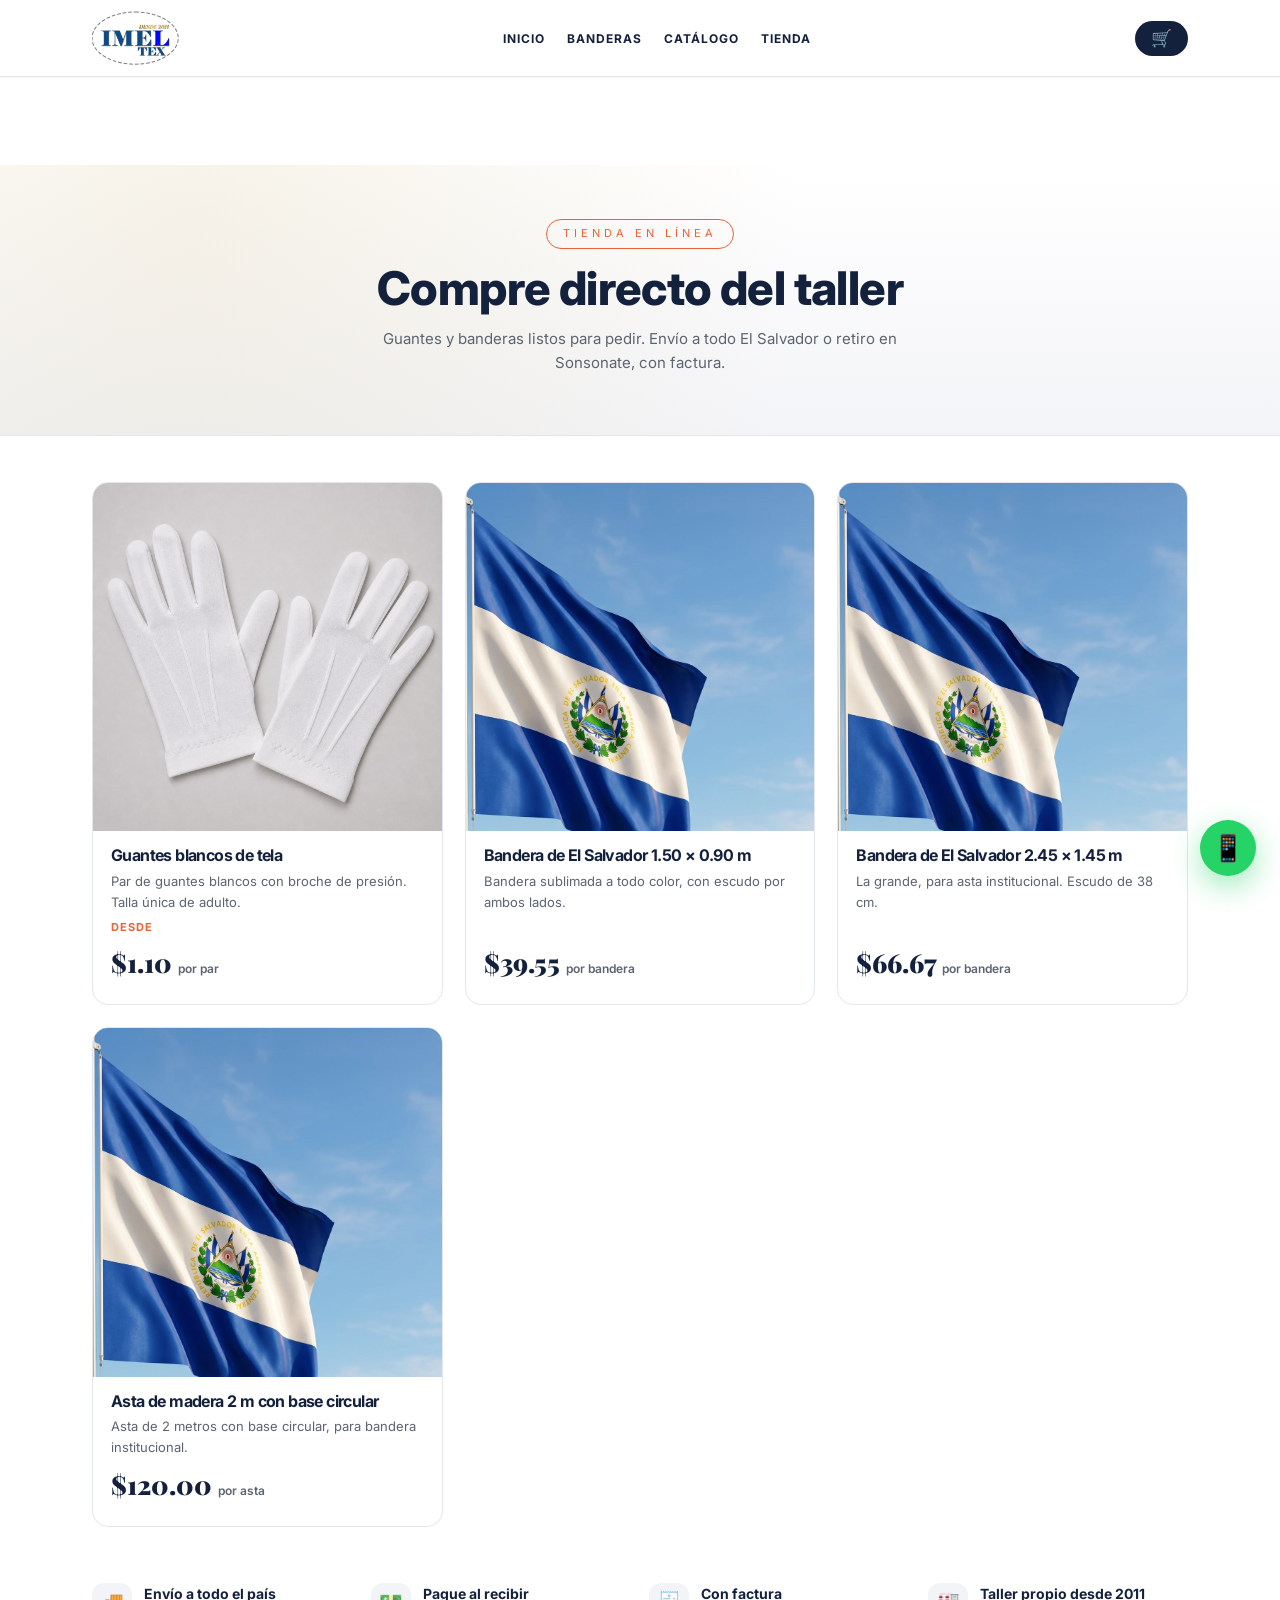
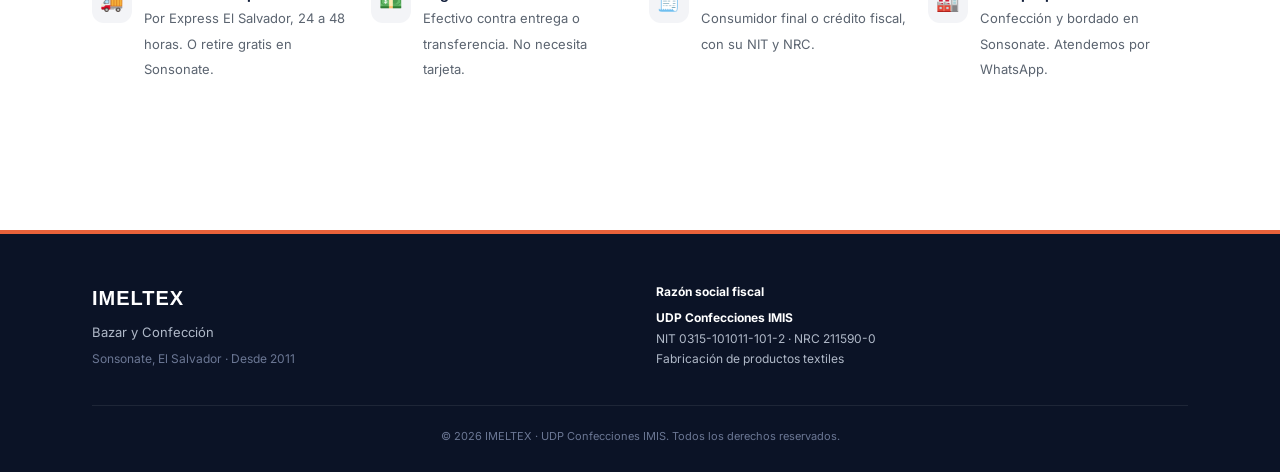
==== commit f83b8e46: "Bumpear la version del CSS y sacar las notas internas del repo publico styles.css ya se sirve hoy ba" ====
--- a/tienda/index.html
+++ b/tienda/index.html
@@ -15,8 +15,8 @@
   <link rel="preconnect" href="https://fonts.googleapis.com" />
   <link rel="preconnect" href="https://fonts.gstatic.com" crossorigin />
   <link href="https://fonts.googleapis.com/css2?family=Playfair+Display:wght@700;900&family=Inter:wght@400;500;600;700;800&display=swap" rel="stylesheet" />
-  <link rel="stylesheet" href="../styles.css?v=20260906" />
-  <link rel="stylesheet" href="tienda.css?v=20260906" />
+  <link rel="stylesheet" href="../styles.css?v=20260906d" />
+  <link rel="stylesheet" href="tienda.css?v=20260906c" />
 </head>
 <body>
 
@@ -239,7 +239,7 @@
     <span aria-hidden="true">📱</span>
   </a>
 
-  <script type="module" src="tienda.js?v=20260906"></script>
+  <script type="module" src="tienda.js?v=20260906c"></script>
   <script>document.getElementById('anio').textContent = new Date().getFullYear();</script>
 </body>
 </html>
--- a/styles.css
+++ b/styles.css
@@ -6,9 +6,13 @@
   --navy: #14213D;
   --navy-dark: #0B1326;
   --navy-2: #1C2D52;
-  --gold: #E8623A;
-  --gold-light: #F28C69;
-  --gold-suave: #FDEBE4;
+  --coral: #E8623A;
+  --coral-light: #F28C69;
+  --coral-soft: #FDEBE4;
+  /* Alias de compatibilidad para los componentes ya existentes. */
+  --gold: var(--coral);
+  --gold-light: var(--coral-light);
+  --gold-suave: var(--coral-soft);
   --cream: #FFFFFF;
   --cream-dark: #F3F4F7;
   --texto: #111827;
@@ -42,27 +46,36 @@
 nav {
   position: sticky; top: 0; z-index: 100;
   background: rgba(255,255,255,0.96); backdrop-filter: blur(12px);
-  border-bottom: 2px solid var(--navy);
-}
-nav .container { display: flex; align-items: center; justify-content: space-between; height: 66px; gap: 16px; }
+  border-bottom: 1px solid var(--linea);
+  box-shadow: 0 1px 0 rgba(20,33,61,.04);
+}
+nav .container { display: flex; align-items: center; justify-content: space-between; height: 76px; gap: 20px; }
 nav .logo-link { display: flex; align-items: center; gap: 10px; flex-shrink: 0; }
-nav .logo-link img { height: 46px; width: auto; }
+nav .logo-link img { height: 58px; width: auto; }
 nav .logo-link .marca { font-family: 'Sora', sans-serif; font-weight: 800; font-size: 18px; color: var(--navy); letter-spacing: 1px; }
 nav ul { display: flex; gap: 22px; list-style: none; min-width: 0; }
 nav ul a { font-size: 12px; font-weight: 700; color: var(--navy); letter-spacing: 1px; text-transform: uppercase; padding: 6px 0; border-bottom: 2px solid transparent; transition: border-color .2s, color .2s; white-space: nowrap; }
 nav ul a:hover { border-color: var(--gold); color: var(--navy-2); }
 @media (max-width: 760px) {
   .container { padding: 0 18px; }
-  nav .container { height: 58px; gap: 10px; }
-  nav .logo-link img { height: 38px; }
-  nav ul { flex: 1; gap: 14px; overflow-x: auto; scrollbar-width: none; -webkit-overflow-scrolling: touch; padding-right: 12px; }
-  nav ul::-webkit-scrollbar { display: none; }
+  nav .container { min-height: 64px; gap: 12px; padding-top: 8px; padding-bottom: 8px; }
+  nav .logo-link img { height: 42px; }
+  nav ul { flex: 1; gap: 10px 14px; flex-wrap: wrap; justify-content: flex-end; }
   nav ul a { font-size: 11px; }
 }
 
 /* ── Hero (portada) ── */
-.hero { background: var(--cream); padding: 56px 0 44px; position: relative; overflow: hidden; }
-.hero .container { display: grid; grid-template-columns: minmax(0,1.05fr) minmax(0,1fr); gap: 44px; align-items: center; text-align: left; }
+.hero { background: var(--cream); padding: 56px 0 44px; position: relative; isolation: isolate; overflow: hidden; }
+.hero::before,
+.servicio-hero::before,
+.catalogo-hero::before {
+  content: ''; position: absolute; z-index: 0; right: clamp(18px, 7vw, 120px); top: 50%; width: min(31vw, 360px); aspect-ratio: 1;
+  background: rgba(20,33,61,.045); transform: translateY(-50%) rotate(-8deg);
+  -webkit-mask: url('imeltex-palmera.svg') no-repeat center / contain;
+  mask: url('imeltex-palmera.svg') no-repeat center / contain;
+  pointer-events: none;
+}
+.hero .container { position: relative; z-index: 1; display: grid; grid-template-columns: minmax(0,1.05fr) minmax(0,1fr); gap: 44px; align-items: center; text-align: left; }
 .hero-texto, .hero-visual { min-width: 0; }
 .hero .logo-hero { display: none; }
 .hero .desde {
@@ -91,6 +104,7 @@
   .hero-visual .sello { width: 80px; height: 80px; font-size: 9px; right: -4px; }
 }
 @media (max-width: 600px) {
+  .hero::before { width: 52vw; right: -8vw; opacity: .72; }
   .hero .subtitulo { max-width: 36ch; margin-bottom: 24px; }
   .hero .cta-row { display: grid; grid-template-columns: minmax(0, 1fr); width: 100%; }
   .hero .cta-row .btn { justify-content: center; min-height: 48px; }
@@ -139,7 +153,11 @@
   display: inline-flex; align-items: center; gap: 10px;
   font-size: 11px; font-weight: 800; letter-spacing: 2.5px; text-transform: uppercase; color: var(--gold); margin-bottom: 14px;
 }
-.seccion-titulo .label::before { content: ''; width: 28px; height: 4px; background: var(--gold); }
+.seccion-titulo .label::before {
+  content: ''; width: 26px; height: 26px; flex: 0 0 26px; background: currentColor;
+  -webkit-mask: url('imeltex-palmera.svg') no-repeat center / contain;
+  mask: url('imeltex-palmera.svg') no-repeat center / contain;
+}
 .seccion-titulo.centro .label::before { display: none; }
 .seccion-titulo .sub { font-size: 16px; color: var(--gris); line-height: 1.6; margin: 6px 0 0; max-width: 52ch; }
 section.dark .seccion-titulo .sub { color: #C3CBDA; }
@@ -250,10 +268,10 @@
 .contacto-cta:hover { background: var(--gold); color: var(--navy); transform: translateY(-2px); }
 
 /* ── Footer ── */
-footer { background: var(--navy-dark); color: #B0B9C8; padding: 48px 0 26px; font-size: 13px; border-top: 6px solid var(--gold); }
+footer { background: var(--navy-dark); color: #B0B9C8; padding: 48px 0 26px; font-size: 13px; border-top: 4px solid var(--coral); }
 footer .footer-grid { display: grid; grid-template-columns: 1fr 1fr; gap: 32px; align-items: start; }
 @media (max-width: 700px) { footer .footer-grid { grid-template-columns: 1fr; text-align: center; } }
-footer .logo-footer { width: 240px; height: auto; margin-bottom: 10px; }
+footer .logo-footer { width: 205px; height: auto; margin-bottom: 12px; }
 @media (max-width: 700px) { footer .logo-footer { margin: 0 auto 10px; } }
 footer .marca-fiscal { color: #fff; font-family: 'Sora', sans-serif; font-weight: 800; font-size: 20px; letter-spacing: 1px; margin-bottom: 8px; }
 footer .fiscal { font-size: 12px; line-height: 1.7; }
@@ -274,8 +292,9 @@
 /* ── Servicio-page (bordados, cuellos) ── */
 .servicio-hero {
   background: var(--navy); color: #fff; padding: 70px 0 60px; text-align: center;
-  position: relative; overflow: hidden;
-}
+  position: relative; isolation: isolate; overflow: hidden;
+}
+.servicio-hero::before { background: rgba(255,255,255,.09); right: clamp(18px, 8vw, 150px); width: min(28vw, 300px); }
 .servicio-hero::after {
   content: ''; position: absolute; bottom: -1px; left: 0; right: 0;
   height: 50px; background: var(--cream);
@@ -302,7 +321,7 @@
   color: var(--gold); font-weight: 800; font-size: 16px;
 }
 .dos-cols .imagen-mock {
-  aspect-ratio: 4/3; background: linear-gradient(135deg, var(--cream-dark), #DDD3BC);
+  aspect-ratio: 4/3; background: linear-gradient(135deg, #fff, var(--cream-dark));
   border-radius: 6px; display: flex; align-items: center; justify-content: center;
   font-size: 80px; color: var(--gold); border: 1px solid var(--linea);
 }
@@ -464,7 +483,8 @@
 .variante-card .nombre { font-size: 13px; font-weight: 700; color: var(--navy); padding: 9px 6px; }
 .variante-card.destacada { border: 2px solid var(--gold); }
 .variante-card.destacada .nombre::after { content: " ★"; color: var(--gold); }
-.tabla-medidas { width: 100%; border-collapse: collapse; background: #fff; border-radius: 10px; overflow: hidden; font-size: 14px; box-shadow: 0 1px 4px rgba(27,40,69,.06); }
+.tabla-scroll { width: 100%; overflow-x: auto; border-radius: 10px; }
+.tabla-medidas { width: 100%; min-width: 560px; border-collapse: collapse; background: #fff; border-radius: 10px; overflow: hidden; font-size: 14px; box-shadow: 0 1px 4px rgba(27,40,69,.06); }
 .tabla-medidas th { background: var(--navy); color: #fff; padding: 10px 14px; text-align: left; font-size: 12px; text-transform: uppercase; letter-spacing: .5px; }
 .tabla-medidas td { padding: 10px 14px; border-top: 1px solid var(--cream-dark); color: #444; }
 .tabla-medidas td:first-child { font-weight: 800; color: var(--navy); white-space: nowrap; }
